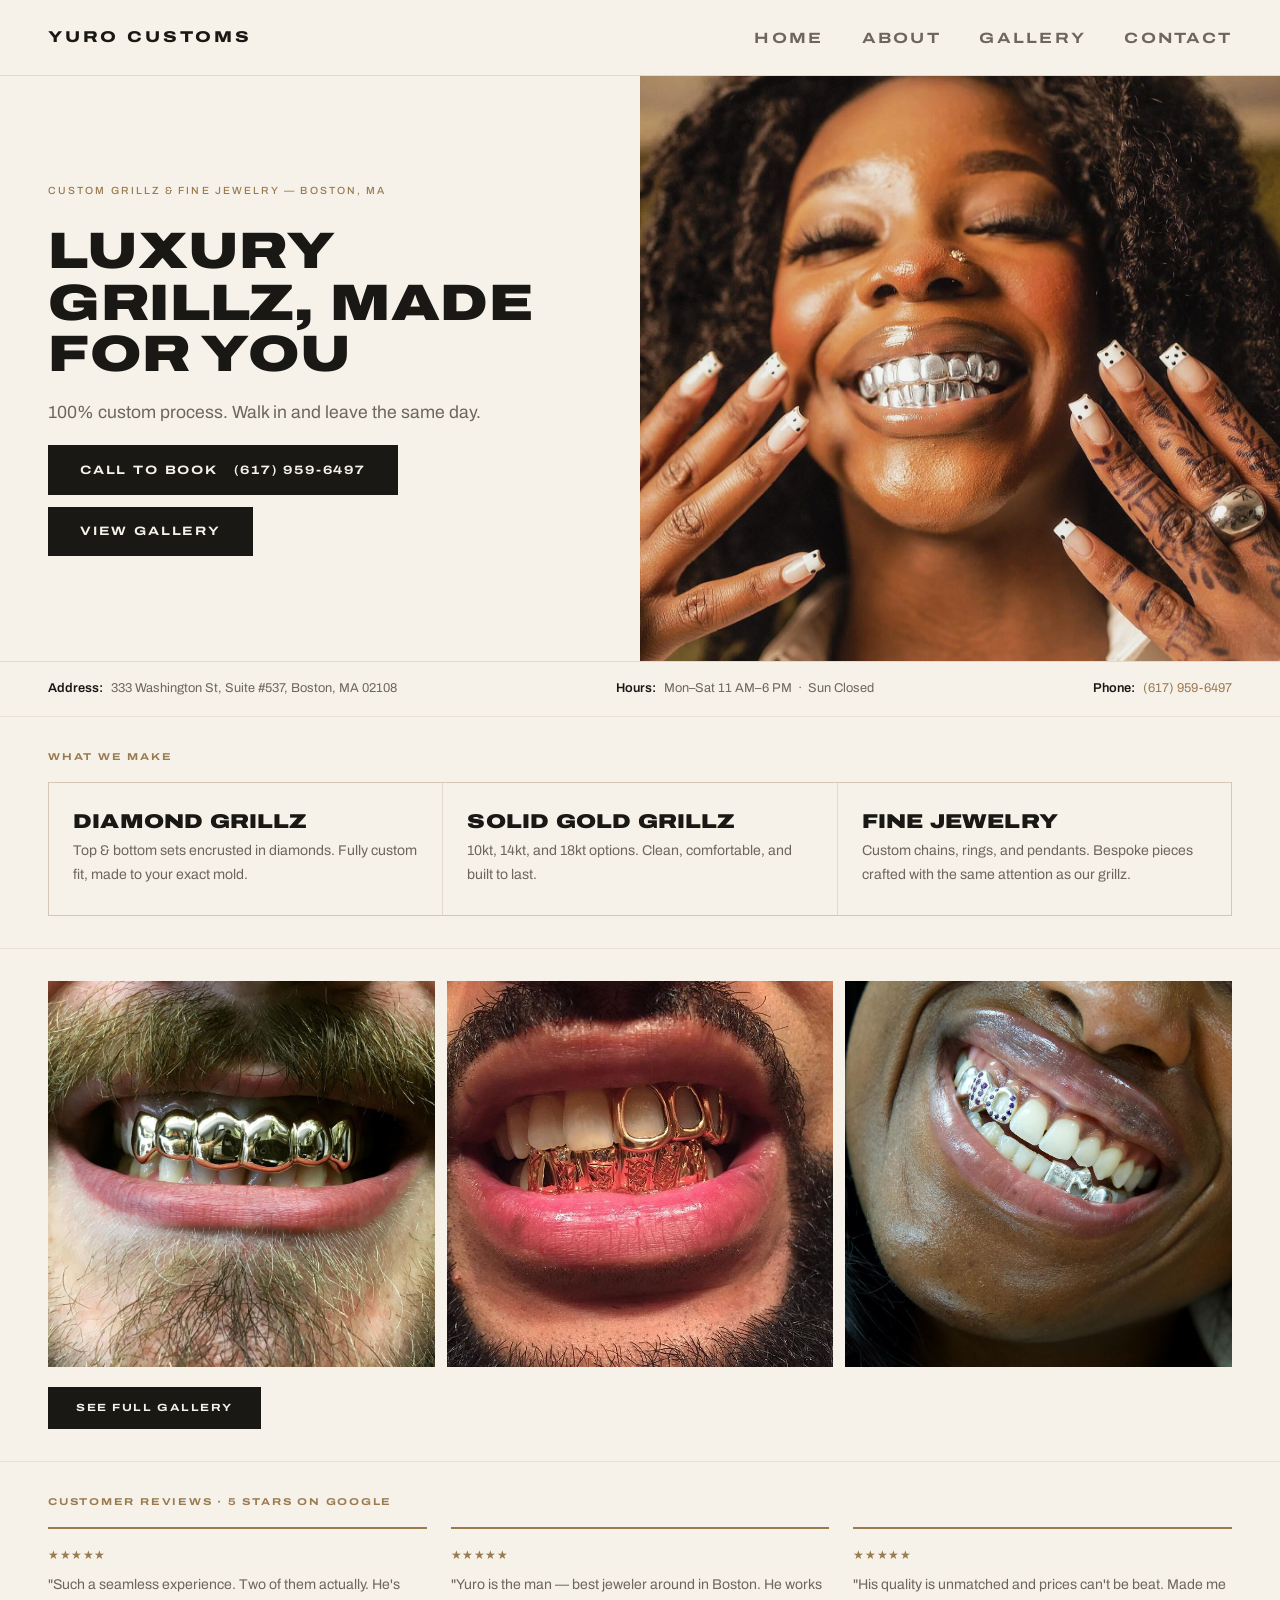
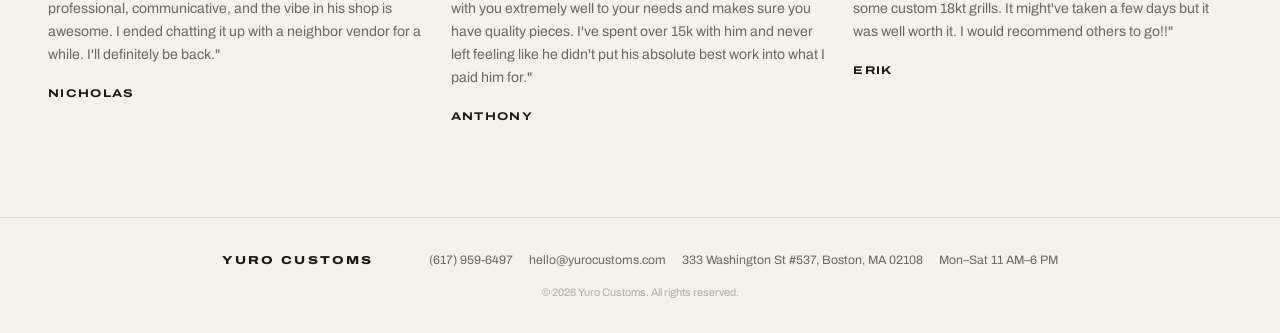
==== index.html @ 36be7b08 "Initial deploy: Yuro Customs static site Pure HTML/CSS/JS marketing site for Yuro Customs (custom gr" ====
<!DOCTYPE html>
<html lang="en">
<head>
  <meta charset="UTF-8">
  <meta name="viewport" content="width=device-width, initial-scale=1.0">
  <title>Yuro Customs — Custom Grillz &amp; Fine Jewelry, Boston</title>
  <meta name="description" content="Custom grillz and fine jewelry made in Boston. 100% custom, one-day process. Visit us at 333 Washington St, Suite 537. Call (617) 959-6497.">
  <link rel="icon" href="assets/favicon.png">
  <link rel="preconnect" href="https://fonts.googleapis.com">
  <link rel="preconnect" href="https://fonts.gstatic.com" crossorigin>
  <link href="https://fonts.googleapis.com/css2?family=Archivo:ital,wdth,wght@0,62..125,100..900;1,62..125,100..900&display=swap" rel="stylesheet">
  <link rel="stylesheet" href="assets/style.css">
  <style>
    /* ---- HERO ---- */
    .home-hero {
      display: grid;
      grid-template-columns: 1fr 1fr;
      height: clamp(420px, 65vh, 680px);
    }
    .home-hero__text {
      display: flex;
      flex-direction: column;
      justify-content: center;
      gap: 1.1rem;
      overflow: hidden;
      padding: 2.5rem var(--gutter);
    }
    .home-hero__text h1 { font-size: clamp(1.9rem, 4vw, 3.2rem); }
    .home-hero__text p { color: var(--muted); font-size: 1.1rem; }
    .home-hero__text .btn { font-size: 0.76rem; padding: 0.9rem 2rem; }
    .home-hero__text .cta-row { display: flex; gap: 0.75rem; flex-wrap: wrap; }
    .home-hero__img { overflow: hidden; background: #D9D3C8; }
    .home-hero__img img { width: 100%; height: 100%; object-fit: cover; object-position: center; }

    @media (max-width: 767px) {
      .home-hero { grid-template-columns: 1fr; height: auto; }
      .home-hero__img { height: 52vw; min-height: 200px; }
      .home-hero__text { padding: 1.5rem var(--gutter); }
    }

    /* ---- QUICK INFO BAR ---- */
    .info-bar {
      display: flex;
      flex-wrap: wrap;
      gap: 0.25rem 2.5rem;
      padding-top: 1rem;
      padding-bottom: 1rem;
      border-top: 1px solid rgba(154,123,79,0.2);
      justify-content: space-between;
    }
    .info-bar__item {
      display: flex;
      align-items: center;
      gap: 0.5rem;
      font-size: 0.8rem;
      color: var(--muted);
    }
    .info-bar__item strong { color: var(--ink); font-weight: 600; }

    /* ---- SERVICES ---- */
    .services {
      display: grid;
      grid-template-columns: repeat(3, 1fr);
      gap: 1px;
      background: rgba(154,123,79,0.2);
      border: 1px solid rgba(154,123,79,0.2);
    }
    .service {
      background: var(--paper);
      padding: 1.75rem 1.5rem;
    }
    .service h3 { margin-bottom: 0.5rem; }
    .service p { font-size: 0.88rem; }
    @media (max-width: 767px) {
      .services { grid-template-columns: 1fr; }
    }

    /* ---- PHOTO STRIP ---- */
    .photo-strip {
      display: grid;
      grid-template-columns: repeat(3, 1fr);
      gap: 0.75rem;
    }
    .photo-strip img {
      width: 100%; aspect-ratio: 1; object-fit: cover; display: block;
    }
    @media (max-width: 599px) {
      .photo-strip { grid-template-columns: 1fr; gap: 0.5rem; }
      .photo-strip img { aspect-ratio: 4/3; }
    }

    /* ---- TESTIMONIALS ---- */
    .testimonials {
      display: grid;
      grid-template-columns: repeat(3, 1fr);
      gap: 1.5rem;
    }
    .testimonial {
      border-top: 2px solid var(--brass);
      padding-top: 1rem;
    }
    .testimonial__stars {
      font-size: 0.75rem;
      color: var(--brass);
      letter-spacing: 0.05em;
      margin-bottom: 0.5rem;
    }
    .testimonial__text {
      font-size: 0.88rem;
      color: var(--muted);
      line-height: 1.65;
      margin-bottom: 0.75rem;
    }
    .testimonial__name {
      font-size: 0.7rem;
      font-weight: 700;
      font-stretch: expanded;
      letter-spacing: 0.12em;
      text-transform: uppercase;
      color: var(--ink);
    }
    @media (max-width: 767px) {
      .testimonials { grid-template-columns: 1fr; }
    }

    /* ---- SECTION WRAPPER ---- */
    .section {
      padding-top: 2rem;
      padding-bottom: 2rem;
      border-top: 1px solid rgba(154,123,79,0.15);
    }
    .section__label {
      font-size: 0.62rem;
      font-weight: 700;
      font-stretch: expanded;
      letter-spacing: 0.18em;
      text-transform: uppercase;
      color: var(--brass);
      margin-bottom: 1rem;
      display: block;
    }
  </style>
</head>
<body>

  <nav class="nav">
    <a class="nav__logo" href="index.html">Yuro Customs</a>
    <button class="nav__toggle" aria-label="Toggle menu" aria-expanded="false">&#9776;</button>
    <ul class="nav__links">
      <li><a href="index.html">Home</a></li>
      <li><a href="about.html">About</a></li>
      <li><a href="collection.html">Gallery</a></li>
      <li><a href="#footer">Contact</a></li>
    </ul>
  </nav>

  <!-- HERO -->
  <section class="home-hero">
    <div class="home-hero__text">
      <span class="eyebrow">Custom Grillz &amp; Fine Jewelry — Boston, MA</span>
      <h1>Luxury Grillz, Made for You</h1>
      <p>100% custom process. Walk in and leave the same day.</p>
      <div class="cta-row">
        <a href="tel:+16179596497" class="btn">Call to Book &nbsp; (617) 959-6497</a>
        <a href="collection.html" class="btn btn--outline">View Gallery</a>
      </div>
    </div>
    <div class="home-hero__img">
      <img src="assets/img/gallery/post-585.jpg" alt="Custom grillz by Yuro Customs" loading="eager">
    </div>
  </section>

  <!-- QUICK INFO -->
  <div class="info-bar edge-pad">
    <div class="info-bar__item"><strong>Address:</strong> 333 Washington St, Suite #537, Boston, MA 02108</div>
    <div class="info-bar__item"><strong>Hours:</strong> Mon–Sat 11 AM–6 PM &nbsp;·&nbsp; Sun Closed</div>
    <div class="info-bar__item"><strong>Phone:</strong> <a href="tel:+16179596497" style="color:var(--brass);">(617) 959-6497</a></div>
  </div>

  <!-- SERVICES -->
  <section class="section edge-pad">
    <span class="section__label">What We Make</span>
    <div class="services">
      <div class="service">
        <h3>Diamond Grillz</h3>
        <p>Top &amp; bottom sets encrusted in diamonds. Fully custom fit, made to your exact mold.</p>
      </div>
      <div class="service">
        <h3>Solid Gold Grillz</h3>
        <p>10kt, 14kt, and 18kt options. Clean, comfortable, and built to last.</p>
      </div>
      <div class="service">
        <h3>Fine Jewelry</h3>
        <p>Custom chains, rings, and pendants. Bespoke pieces crafted with the same attention as our grillz.</p>
      </div>
    </div>
  </section>

  <!-- PHOTO STRIP -->
  <section class="section edge-pad">
    <div class="photo-strip">
      <img src="assets/img/gallery/post-023.jpg" alt="Yuro Customs piece" loading="lazy">
      <img src="assets/img/gallery/post-059.jpg" alt="Yuro Customs piece" loading="lazy">
      <img src="assets/img/gallery/post-534.jpg" alt="Yuro Customs piece" loading="lazy">
    </div>
    <div style="margin-top:1.25rem;">
      <a href="collection.html" class="btn btn--outline">See Full Gallery</a>
    </div>
  </section>

  <!-- TESTIMONIALS -->
  <section class="section edge-pad">
    <span class="section__label">Customer Reviews · 5 Stars on Google</span>
    <div class="testimonials">

      <div class="testimonial">
        <div class="testimonial__stars">★★★★★</div>
        <p class="testimonial__text">"Such a seamless experience. Two of them actually. He's professional, communicative, and the vibe in his shop is awesome. I ended chatting it up with a neighbor vendor for a while. I'll definitely be back."</p>
        <span class="testimonial__name">Nicholas</span>
      </div>

      <div class="testimonial">
        <div class="testimonial__stars">★★★★★</div>
        <p class="testimonial__text">"Yuro is the man — best jeweler around in Boston. He works with you extremely well to your needs and makes sure you have quality pieces. I've spent over 15k with him and never left feeling like he didn't put his absolute best work into what I paid him for."</p>
        <span class="testimonial__name">Anthony</span>
      </div>

      <div class="testimonial">
        <div class="testimonial__stars">★★★★★</div>
        <p class="testimonial__text">"His quality is unmatched and prices can't be beat. Made me some custom 18kt grills. It might've taken a few days but it was well worth it. I would recommend others to go!!"</p>
        <span class="testimonial__name">Erik</span>
      </div>

    </div>
  </section>

  <footer class="footer edge-pad" id="footer">
    <div class="footer__inner">
      <span class="footer__brand">Yuro Customs</span>
      <div class="footer__meta">
        <a href="tel:+16179596497">(617) 959-6497</a>
        <a href="mailto:hello@yurocustoms.com">hello@yurocustoms.com</a>
        <span>333 Washington St #537, Boston, MA 02108</span>
        <span>Mon–Sat 11 AM–6 PM</span>
      </div>
      <p class="footer__copy">&copy; 2026 Yuro Customs. All rights reserved.</p>
    </div>
  </footer>

  <script>
    const toggle = document.querySelector('.nav__toggle');
    const links  = document.querySelector('.nav__links');
    toggle.addEventListener('click', () => {
      const open = links.classList.toggle('is-open');
      toggle.setAttribute('aria-expanded', open);
      toggle.innerHTML = open ? '&#215;' : '&#9776;';
    });
  </script>

</body>
</html>
---- assets/style.css ----
/* ===== TOKENS ===== */
:root {
  --ink:    #1A1815;
  --paper:  #F6F2EA;
  --muted:  #6E665B;
  --brass:  #9A7B4F;
  --font:   'Archivo', sans-serif;
  --space-xs:  0.5rem;
  --space-sm:  1rem;
  --space-md:  2rem;
  --space-lg:  3.5rem;
  --max-w:  1280px;
  --gutter: clamp(1.25rem, 5vw, 3rem);
}

/* ===== RESET ===== */
*, *::before, *::after { box-sizing: border-box; margin: 0; padding: 0; }
html { scroll-behavior: smooth; }
body {
  background: var(--paper);
  color: var(--ink);
  font-family: var(--font);
  font-size: clamp(0.9rem, 1.4vw, 1rem);
  line-height: 1.7;
  -webkit-font-smoothing: antialiased;
}
img { max-width: 100%; height: auto; display: block; }
a { color: inherit; text-decoration: none; }
ul { list-style: none; }
button { cursor: pointer; background: none; border: none; font: inherit; }

/* ===== LAYOUT ===== */
.container {
  width: 100%;
  max-width: var(--max-w);
  margin-inline: auto;
  padding-inline: var(--gutter);
}
.edge-pad {
  padding-inline: var(--gutter);
  padding-left: max(var(--gutter), calc((100vw - var(--max-w)) / 2 + var(--gutter)));
  padding-right: max(var(--gutter), calc((100vw - var(--max-w)) / 2 + var(--gutter)));
}

/* ===== TYPOGRAPHY ===== */
.eyebrow {
  display: block;
  font-size: 0.65rem;
  font-weight: 500;
  letter-spacing: 0.2em;
  text-transform: uppercase;
  color: var(--brass);
  margin-bottom: 0.6rem;
}

h1, h2, h3 {
  font-weight: 900;
  font-stretch: expanded;
  text-transform: uppercase;
  line-height: 1.0;
  letter-spacing: 0.01em;
  color: var(--ink);
}
h1 { font-size: clamp(1.6rem, 3.5vw, 2.6rem); }
h2 { font-size: clamp(1.3rem, 2.5vw, 2rem); }
h3 { font-size: clamp(1rem, 1.8vw, 1.25rem); }

p { color: var(--muted); max-width: 58ch; }
p + p { margin-top: var(--space-sm); }

/* ===== RULE ===== */
.rule {
  border: none;
  border-top: 1px solid var(--brass);
  opacity: 0.25;
}

/* ===== BUTTON ===== */
.btn {
  display: inline-block;
  padding: 0.75rem 1.75rem;
  background: var(--ink);
  color: var(--paper);
  font-size: 0.65rem;
  font-weight: 700;
  font-stretch: expanded;
  letter-spacing: 0.15em;
  text-transform: uppercase;
  transition: background 0.2s;
}
.btn:hover { background: var(--brass); }

/* ===== NAV ===== */
.nav {
  position: sticky;
  top: 0;
  z-index: 100;
  background: var(--paper);
  border-bottom: 1px solid rgba(154, 123, 79, 0.2);
  padding: 1.5rem var(--gutter);
  display: flex;
  align-items: center;
  justify-content: space-between;
  gap: var(--space-md);
}

.nav__logo {
  font-size: 0.98rem;
  font-weight: 800;
  font-stretch: expanded;
  letter-spacing: 0.18em;
  text-transform: uppercase;
  color: var(--ink);
  white-space: nowrap;
}

.nav__links {
  display: flex;
  gap: clamp(1.5rem, 3vw, 2.5rem);
  align-items: center;
}
.nav__links a {
  font-size: 0.93rem;
  font-weight: 700;
  font-stretch: expanded;
  letter-spacing: 0.15em;
  text-transform: uppercase;
  color: var(--muted);
  transition: color 0.15s;
}
.nav__links a:hover { color: var(--ink); }

.nav__toggle {
  display: none;
  font-size: 1.9rem;
  color: var(--ink);
  line-height: 1;
}

@media (max-width: 767px) {
  .nav__toggle { display: block; }
  .nav__links {
    display: none;
    position: absolute;
    top: 100%;
    left: 0; right: 0;
    background: var(--paper);
    border-bottom: 1px solid rgba(154, 123, 79, 0.2);
    flex-direction: column;
    align-items: flex-start;
    padding: var(--space-md) var(--gutter);
    gap: var(--space-md);
  }
  .nav__links.is-open { display: flex; }
  .nav__links a { font-size: 0.93rem; }
}

/* ===== HERO ===== */
.hero {
  display: grid;
  grid-template-columns: 1fr 1fr;
  align-items: stretch;
  min-height: 52vh;
}
.hero__content {
  display: flex;
  flex-direction: column;
  justify-content: center;
  gap: var(--space-md);
  padding: var(--space-lg) var(--gutter);
  padding-left: max(var(--gutter), calc((100vw - var(--max-w)) / 2 + var(--gutter)));
}
.hero__sub {
  color: var(--muted);
  font-size: 0.95rem;
  max-width: 40ch;
  margin-top: -0.5rem;
}
.hero__img {
  overflow: hidden;
  background: #D9D3C8;
}
.hero__img img {
  width: 100%; height: 100%;
  object-fit: cover;
}

@media (max-width: 767px) {
  .hero { grid-template-columns: 1fr; min-height: auto; }
  .hero__content { padding: var(--space-lg) var(--gutter); }
  .hero__img { height: 55vw; min-height: 220px; }
}

/* ===== PRODUCTS ===== */
.products {
  padding: var(--space-lg) 0;
  border-top: 1px solid rgba(154, 123, 79, 0.2);
}
.product {
  display: grid;
  grid-template-columns: 1fr 1fr;
  align-items: center;
  gap: var(--space-md);
  padding: var(--space-lg) 0;
}
.product.edge-pad { /* applied inline */ }
.product:nth-child(even) .product__img { order: -1; }
.product__img {
  aspect-ratio: 4 / 5;
  overflow: hidden;
  background: #D9D3C8;
}
.product__img img { width: 100%; height: 100%; object-fit: cover; }
.product__body { padding: var(--space-sm); }
.product__body h3 { margin-bottom: var(--space-sm); }
.product__body p { font-size: 0.9rem; }

@media (max-width: 767px) {
  .product { grid-template-columns: 1fr; }
  .product:nth-child(even) .product__img { order: 0; }
  .product__img { aspect-ratio: 3 / 2; }
  .product__body { padding: 0; }
}

/* ===== PAGE HEADER (inner pages) ===== */
.page-header {
  padding: var(--space-lg) 0 var(--space-md);
  border-bottom: 1px solid rgba(154, 123, 79, 0.2);
  margin-bottom: var(--space-lg);
}

/* ===== ABOUT ===== */
.about-story {
  display: grid;
  grid-template-columns: 1fr 1fr;
  gap: var(--space-lg);
  align-items: start;
  margin-bottom: var(--space-lg);
}
.about-story__text p { color: var(--muted); line-height: 1.75; }
.about-story__text p + p { margin-top: var(--space-md); }
.about-story__img {
  aspect-ratio: 3 / 4;
  overflow: hidden;
  background: #D9D3C8;
}
.about-story__img img { width: 100%; height: 100%; object-fit: cover; }

@media (max-width: 767px) {
  .about-story { grid-template-columns: 1fr; }
  .about-story__img { aspect-ratio: 4 / 3; order: -1; }
}

/* ===== GALLERY ===== */
.gallery {
  display: grid;
  grid-template-columns: repeat(3, 1fr);
  gap: 1rem;
}
.gallery figure {
  background: #D9D3C8;
  cursor: pointer;
}
.gallery figure img {
  width: 100%;
  aspect-ratio: 1;
  object-fit: cover;
  display: block;
}

@media (max-width: 1023px) { .gallery { grid-template-columns: repeat(2, 1fr); } }
@media (max-width: 599px)  { .gallery { grid-template-columns: 1fr; } }

/* ===== LIGHTBOX ===== */
.lb-overlay {
  display: none;
  position: fixed;
  inset: 0;
  z-index: 200;
  background: rgba(26, 24, 21, 0.95);
  align-items: center;
  justify-content: center;
}
.lb-overlay.is-open { display: flex; }
.lb-overlay img {
  max-width: min(90vw, 900px);
  max-height: 88vh;
  object-fit: contain;
}
.lb-close {
  position: absolute;
  top: 1rem; right: 1.5rem;
  color: var(--paper);
  font-size: 1.8rem;
  line-height: 1;
  opacity: 0.8;
  transition: opacity 0.15s;
}
.lb-close:hover { opacity: 1; }
.lb-prev, .lb-next {
  position: absolute;
  top: 50%; transform: translateY(-50%);
  color: var(--paper);
  font-size: 1.2rem;
  padding: 1rem;
  opacity: 0.6;
  transition: opacity 0.15s;
}
.lb-prev:hover, .lb-next:hover { opacity: 1; }
.lb-prev { left: 0.5rem; }
.lb-next { right: 0.5rem; }

/* ===== FOOTER ===== */
.footer {
  border-top: 1px solid rgba(154, 123, 79, 0.2);
  padding-top: var(--space-md);
  padding-bottom: var(--space-md);
  margin-top: var(--space-lg);
}
.footer__inner {
  display: flex;
  flex-wrap: wrap;
  align-items: baseline;
  justify-content: center;
  gap: 0.35rem var(--space-lg);
  text-align: center;
}
.footer__brand {
  font-size: 0.72rem;
  font-weight: 800;
  font-stretch: expanded;
  letter-spacing: 0.18em;
  text-transform: uppercase;
  color: var(--ink);
}
.footer__meta {
  display: flex;
  flex-wrap: wrap;
  justify-content: center;
  gap: 0.25rem var(--space-sm);
  font-size: 0.77rem;
  color: var(--muted);
}
.footer__meta a { color: var(--muted); transition: color 0.15s; }
.footer__meta a:hover { color: var(--ink); }
.footer__copy {
  width: 100%;
  font-size: 0.68rem;
  color: var(--muted);
  opacity: 0.5;
  margin-top: 0.4rem;
}
@media (max-width: 599px) {
  .footer__inner { flex-direction: column; gap: 0.25rem; }
}
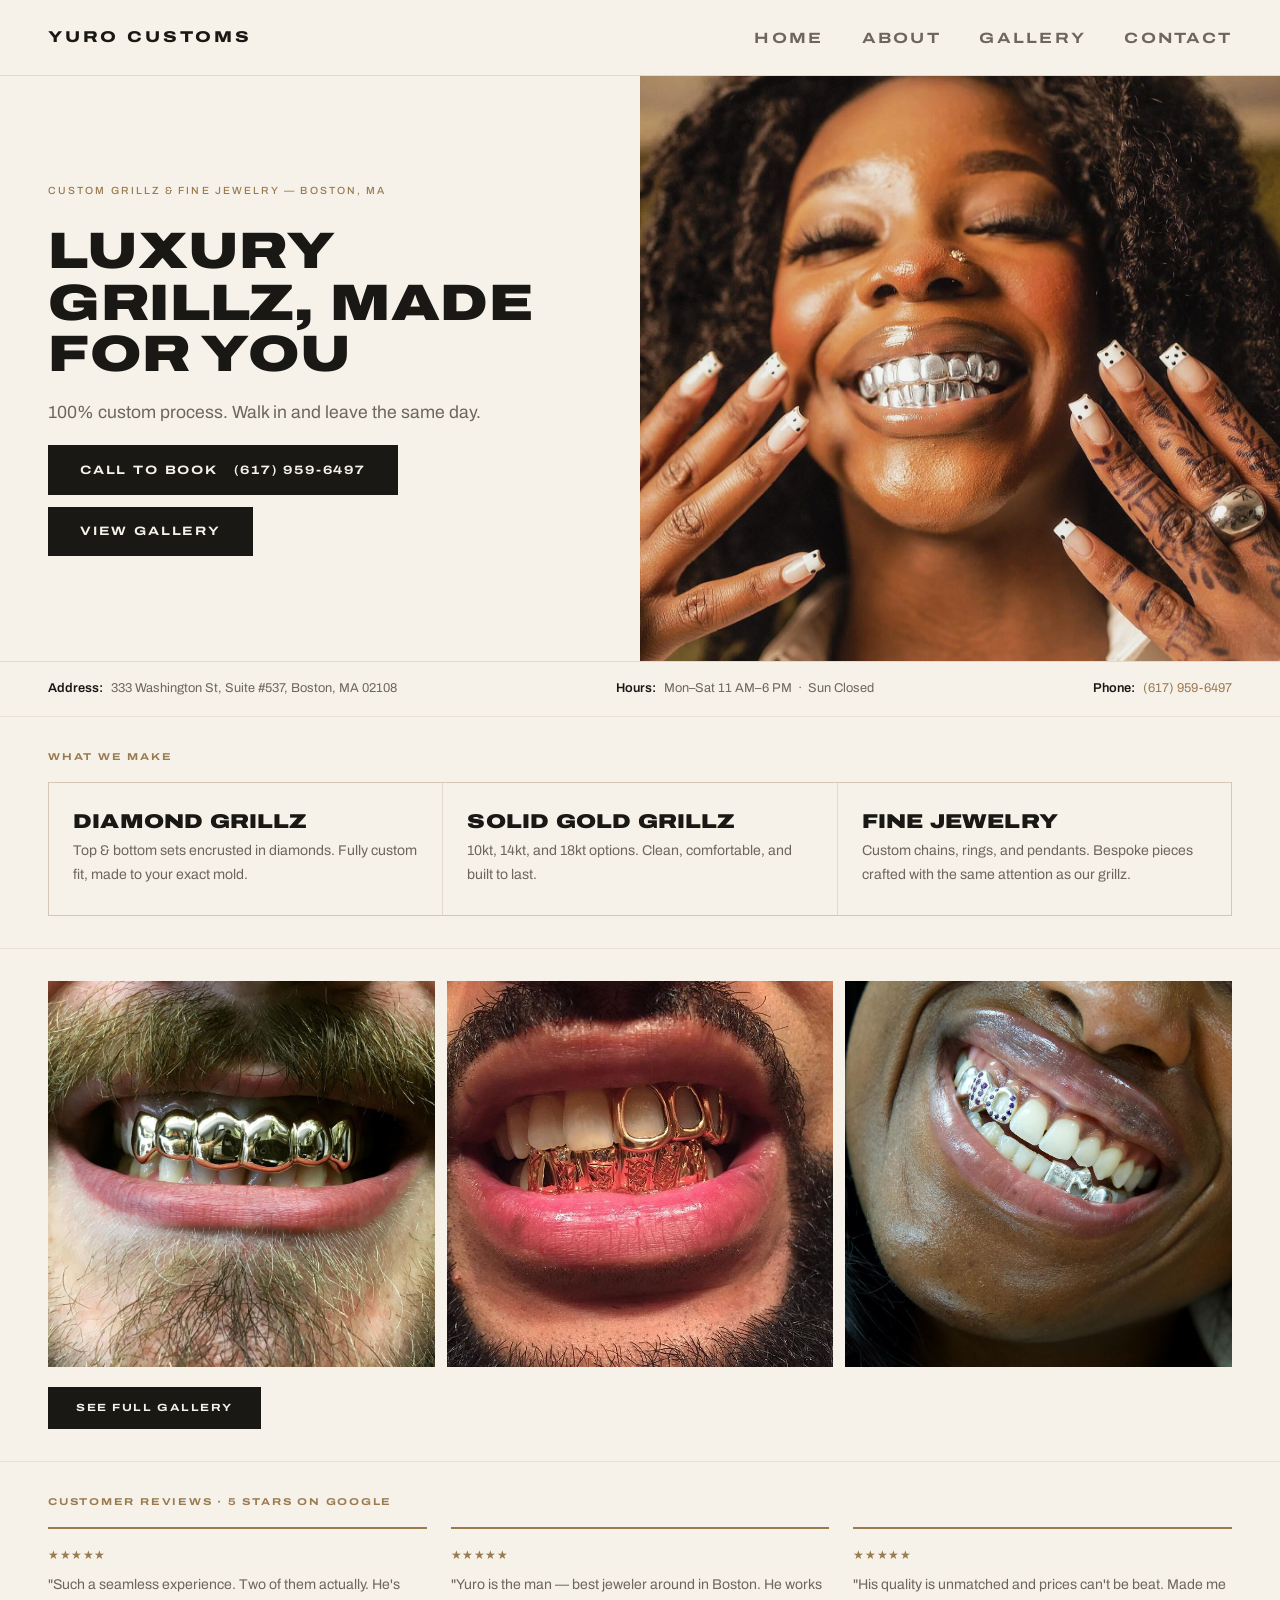
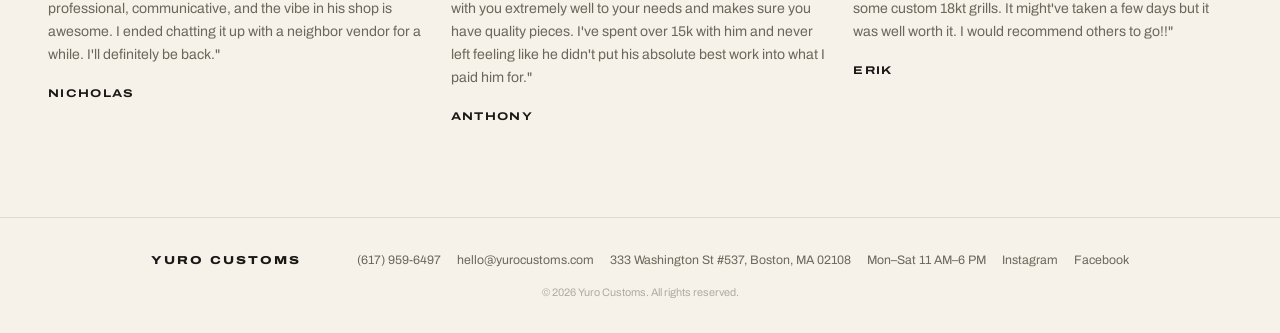
==== commit e60b7c44: "Add Instagram and Facebook links to footer Co-Authored-By: Claude Sonnet 4.6 <noreply@anthropic.com>" ====
--- a/index.html
+++ b/index.html
@@ -242,6 +242,8 @@
         <a href="mailto:hello@yurocustoms.com">hello@yurocustoms.com</a>
         <span>333 Washington St #537, Boston, MA 02108</span>
         <span>Mon–Sat 11 AM–6 PM</span>
+        <a href="https://www.instagram.com/bostongoldteeth/" target="_blank" rel="noopener">Instagram</a>
+        <a href="https://www.facebook.com/YuroCustoms/" target="_blank" rel="noopener">Facebook</a>
       </div>
       <p class="footer__copy">&copy; 2026 Yuro Customs. All rights reserved.</p>
     </div>
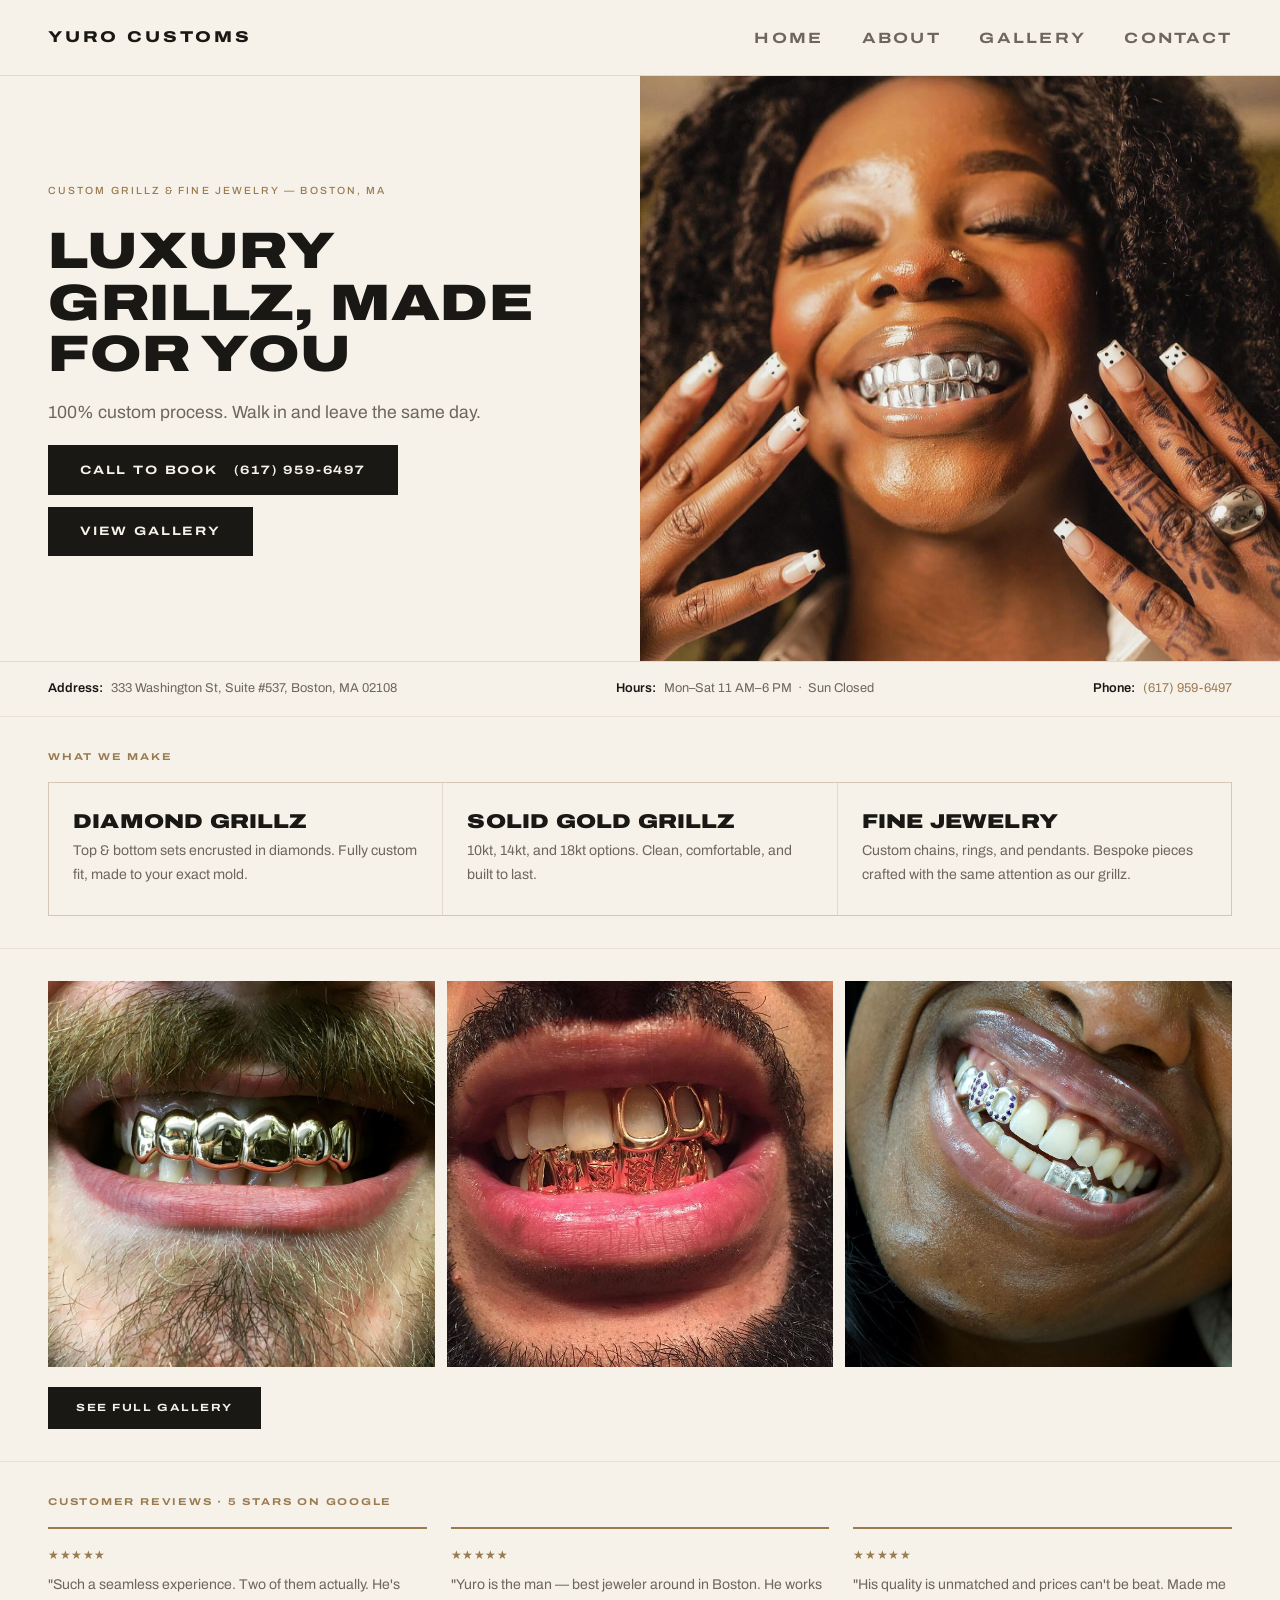
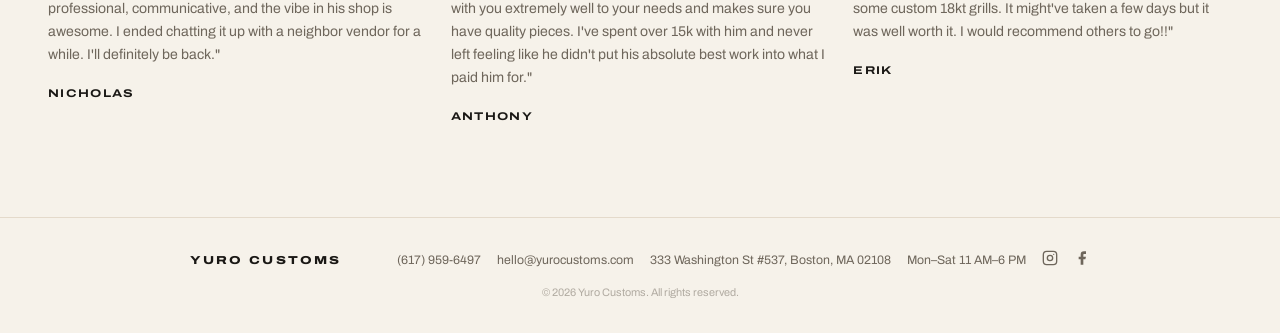
==== commit 9f5a6d19: "Replace social text links with inline SVG icons Co-Authored-By: Claude Sonnet 4.6 <noreply@anthropic" ====
--- a/index.html
+++ b/index.html
@@ -242,8 +242,8 @@
         <a href="mailto:hello@yurocustoms.com">hello@yurocustoms.com</a>
         <span>333 Washington St #537, Boston, MA 02108</span>
         <span>Mon–Sat 11 AM–6 PM</span>
-        <a href="https://www.instagram.com/bostongoldteeth/" target="_blank" rel="noopener">Instagram</a>
-        <a href="https://www.facebook.com/YuroCustoms/" target="_blank" rel="noopener">Facebook</a>
+        <a href="https://www.instagram.com/bostongoldteeth/" target="_blank" rel="noopener" aria-label="Instagram"><svg xmlns="http://www.w3.org/2000/svg" viewBox="0 0 24 24" fill="none" stroke="currentColor" stroke-width="2" stroke-linecap="round" stroke-linejoin="round"><rect x="2" y="2" width="20" height="20" rx="5"/><circle cx="12" cy="12" r="4"/><circle cx="17.5" cy="6.5" r="1" fill="currentColor" stroke="none"/></svg></a>
+        <a href="https://www.facebook.com/YuroCustoms/" target="_blank" rel="noopener" aria-label="Facebook"><svg xmlns="http://www.w3.org/2000/svg" viewBox="0 0 24 24" fill="currentColor"><path d="M18 2h-3a5 5 0 0 0-5 5v3H7v4h3v8h4v-8h3l1-4h-4V7a1 1 0 0 1 1-1h3z"/></svg></a>
       </div>
       <p class="footer__copy">&copy; 2026 Yuro Customs. All rights reserved.</p>
     </div>
--- a/assets/style.css
+++ b/assets/style.css
@@ -343,6 +343,7 @@
 }
 .footer__meta a { color: var(--muted); transition: color 0.15s; }
 .footer__meta a:hover { color: var(--ink); }
+.footer__meta svg { width: 1rem; height: 1rem; display: block; }
 .footer__copy {
   width: 100%;
   font-size: 0.68rem;
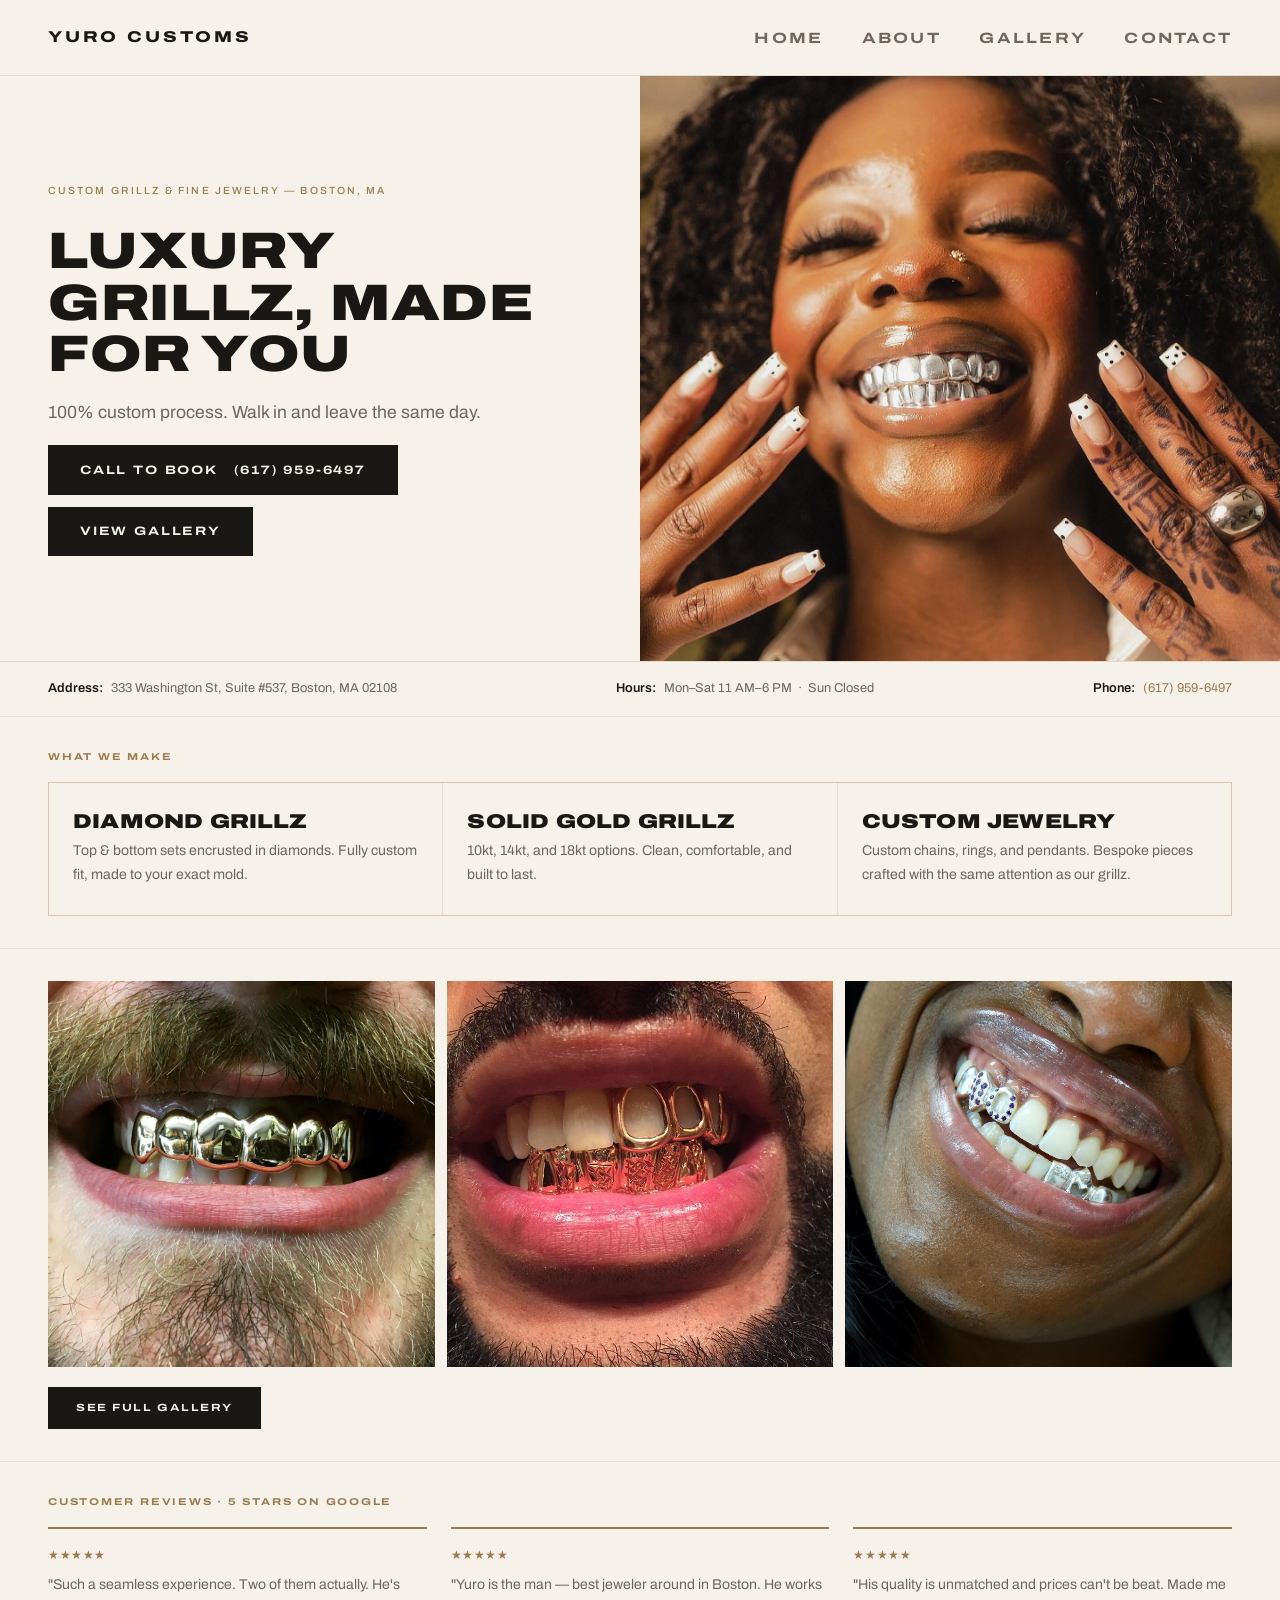
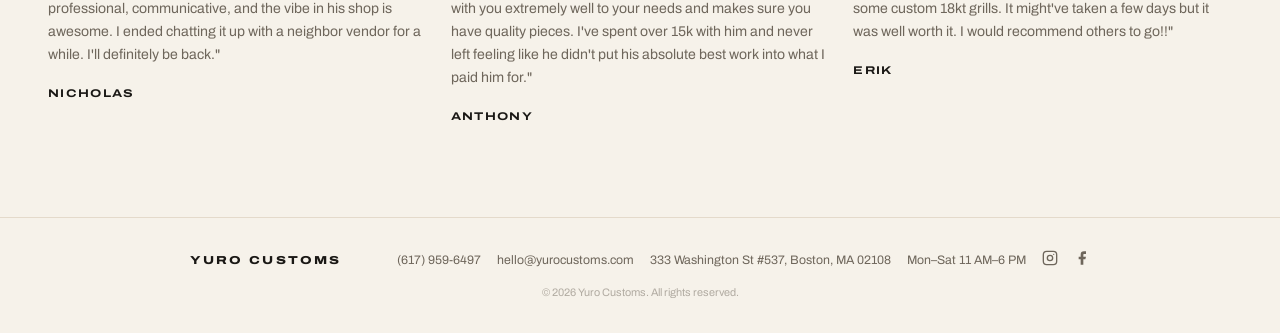
==== commit 4dd33f19: "Rename "Fine Jewelry" to "Custom Jewelry" on home page Co-Authored-By: Claude Sonnet 4.6 <noreply@an" ====
--- a/index.html
+++ b/index.html
@@ -190,7 +190,7 @@
         <p>10kt, 14kt, and 18kt options. Clean, comfortable, and built to last.</p>
       </div>
       <div class="service">
-        <h3>Fine Jewelry</h3>
+        <h3>Custom Jewelry</h3>
         <p>Custom chains, rings, and pendants. Bespoke pieces crafted with the same attention as our grillz.</p>
       </div>
     </div>
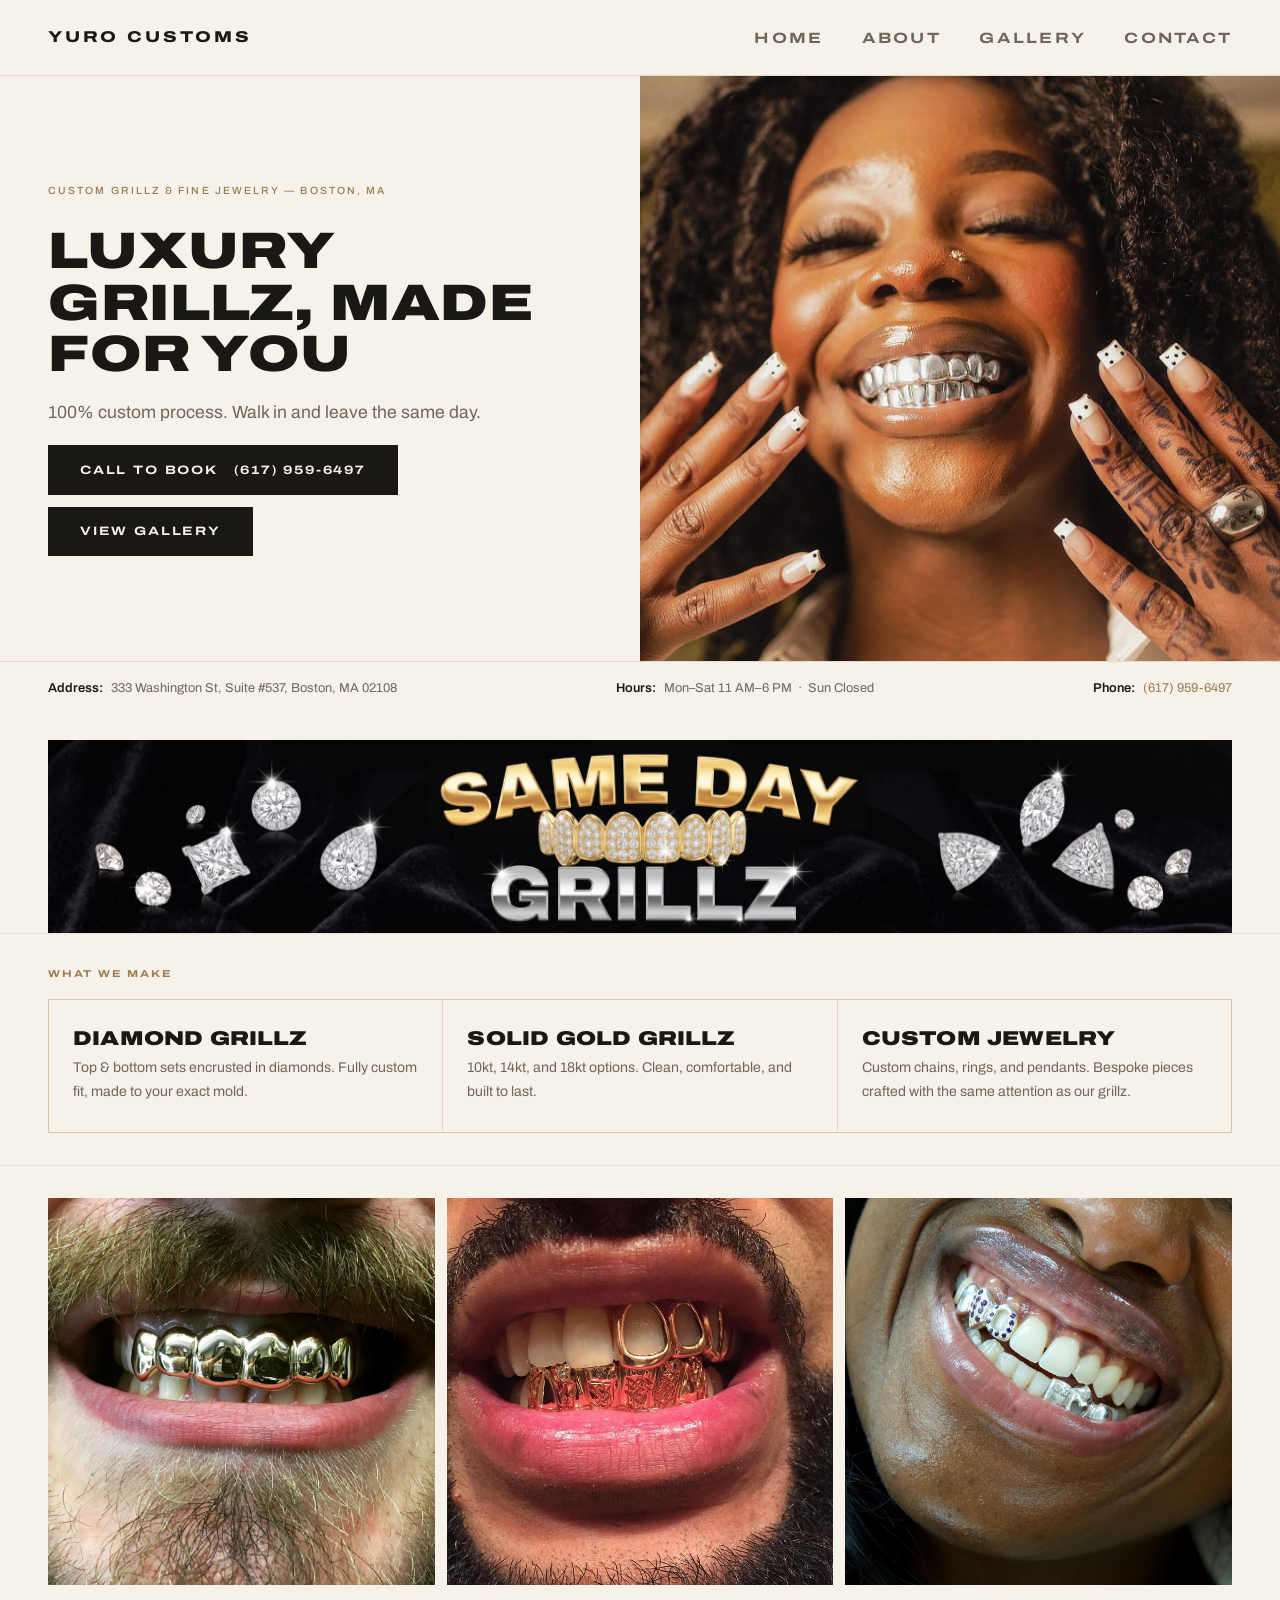
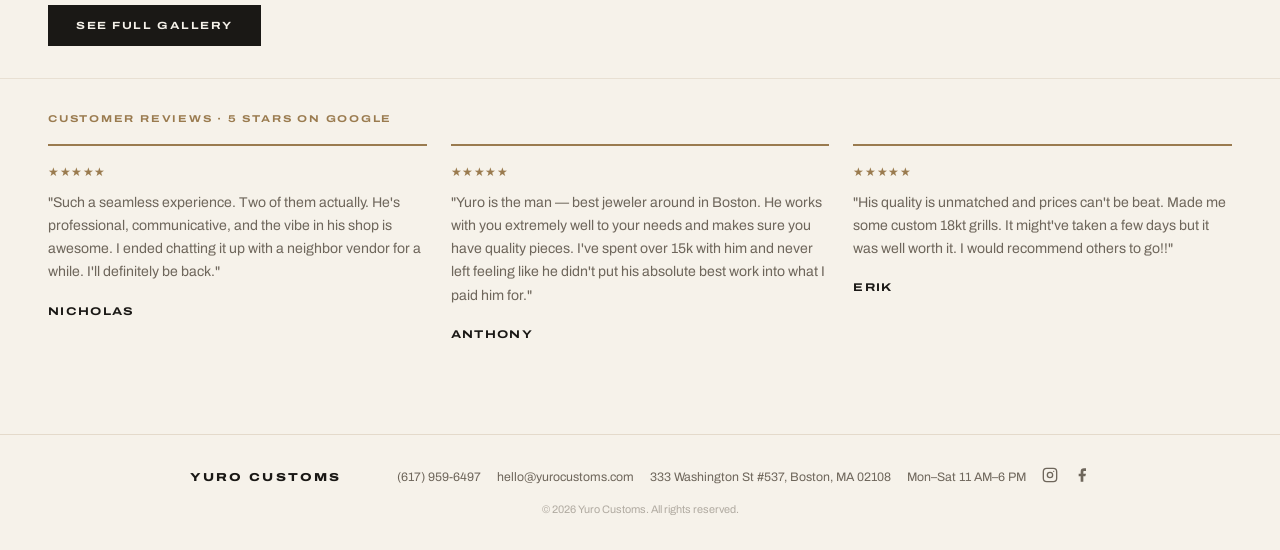
==== commit 7d41fac4: "Add Same Day Grillz banner above What We Make section Co-Authored-By: Claude Fable 5 <noreply@anthro" ====
--- a/index.html
+++ b/index.html
@@ -57,6 +57,15 @@
     }
     .info-bar__item strong { color: var(--ink); font-weight: 600; }
 
+    /* ---- PROMO BANNER ---- */
+    .promo-banner {
+      padding-top: 1.5rem;
+    }
+    .promo-banner img {
+      width: 100%;
+      display: block;
+    }
+
     /* ---- SERVICES ---- */
     .services {
       display: grid;
@@ -177,6 +186,11 @@
     <div class="info-bar__item"><strong>Phone:</strong> <a href="tel:+16179596497" style="color:var(--brass);">(617) 959-6497</a></div>
   </div>
 
+  <!-- SAME DAY GRILLZ BANNER -->
+  <div class="promo-banner edge-pad">
+    <img src="assets/img/same-day-grillz-banner.jpg" alt="Same Day Grillz" loading="lazy">
+  </div>
+
   <!-- SERVICES -->
   <section class="section edge-pad">
     <span class="section__label">What We Make</span>
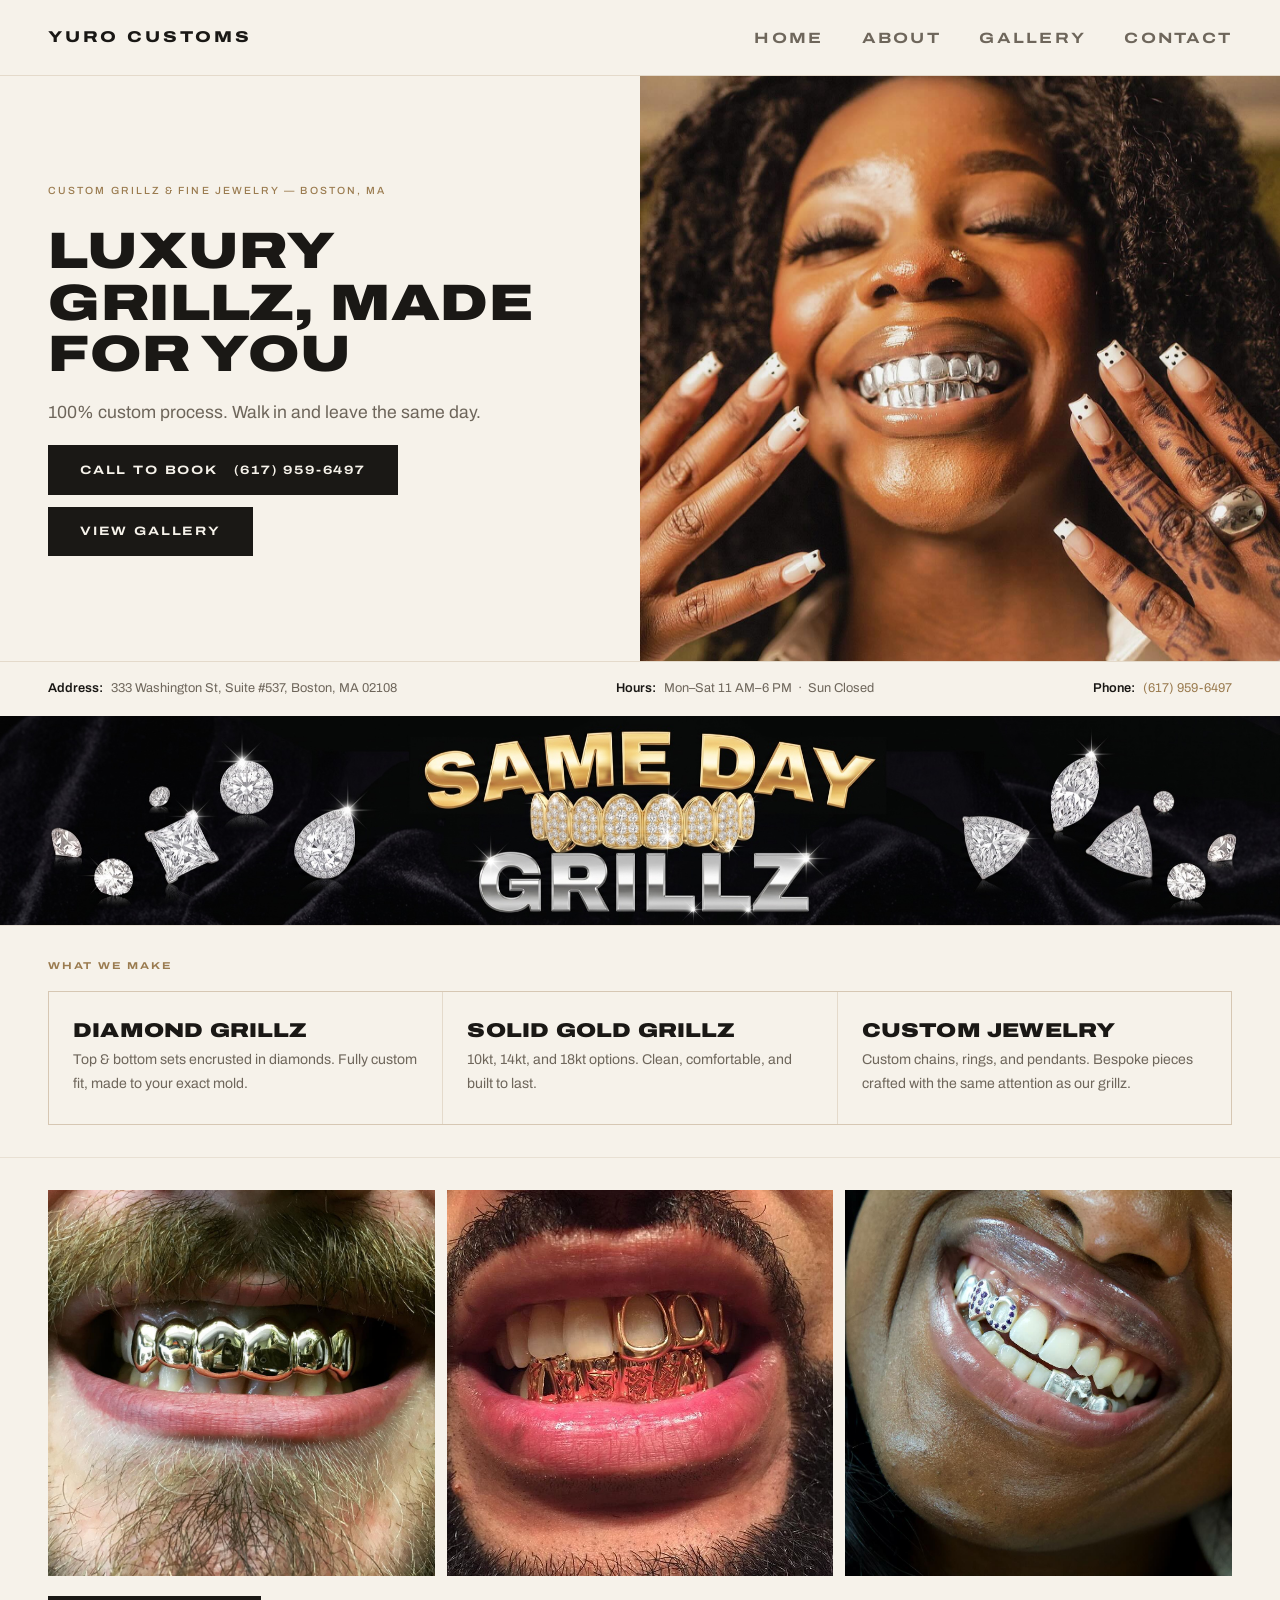
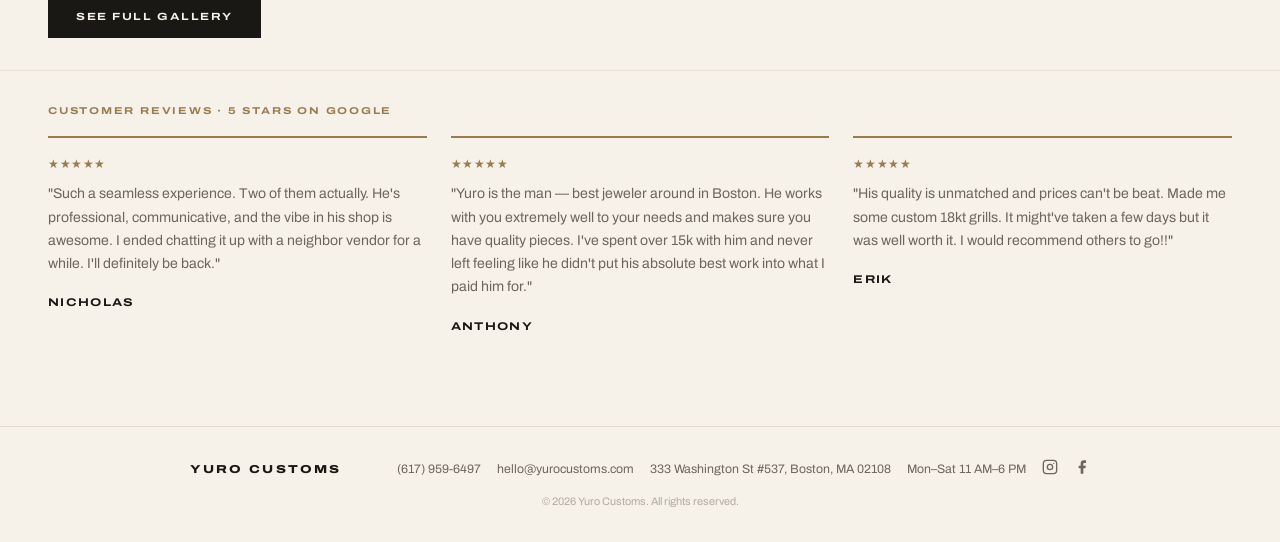
==== commit a5cfdfd6: "Make Same Day Grillz banner full page width Co-Authored-By: Claude Fable 5 <noreply@anthropic.com>" ====
--- a/index.html
+++ b/index.html
@@ -58,9 +58,6 @@
     .info-bar__item strong { color: var(--ink); font-weight: 600; }
 
     /* ---- PROMO BANNER ---- */
-    .promo-banner {
-      padding-top: 1.5rem;
-    }
     .promo-banner img {
       width: 100%;
       display: block;
@@ -187,7 +184,7 @@
   </div>
 
   <!-- SAME DAY GRILLZ BANNER -->
-  <div class="promo-banner edge-pad">
+  <div class="promo-banner">
     <img src="assets/img/same-day-grillz-banner.jpg" alt="Same Day Grillz" loading="lazy">
   </div>
 
